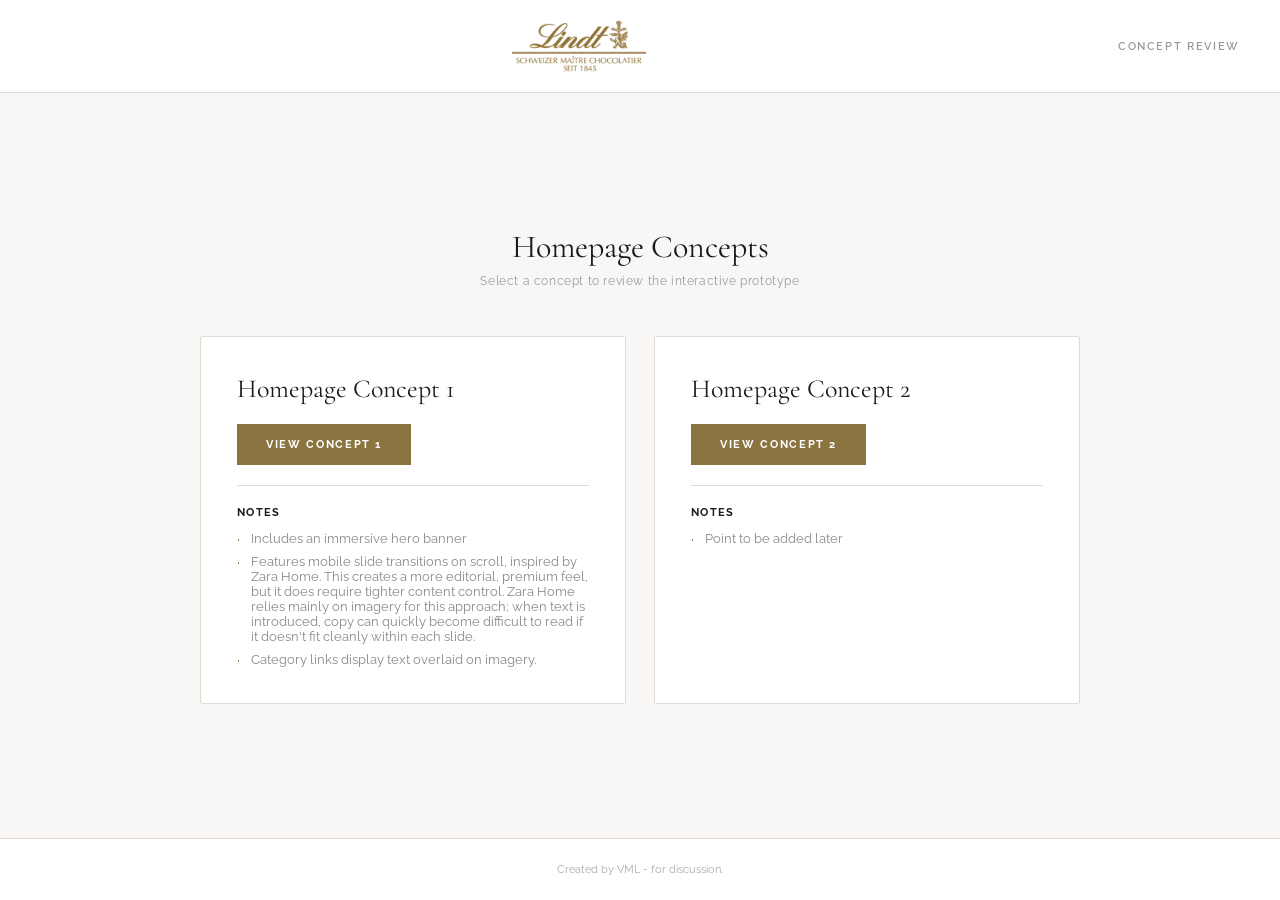
==== index.html @ df3b733b "Add category imagery note to Concept 1 notes Co-Authored-By: Claude Sonnet 4.6 <noreply@anthropic.co" ====
<!DOCTYPE html>
<html lang="en">
<head>
  <meta charset="UTF-8">
  <meta name="viewport" content="width=device-width, initial-scale=1.0">
  <title>Lindt – Homepage Concept Review</title>
  <link rel="preconnect" href="https://fonts.googleapis.com">
  <link rel="preconnect" href="https://fonts.gstatic.com" crossorigin>
  <link href="https://fonts.googleapis.com/css2?family=Cormorant+Garamond:ital,wght@0,300;0,400;1,300;1,400&family=Raleway:wght@300;400;500;600;700&display=swap" rel="stylesheet">
  <style>
    *, *::before, *::after { box-sizing: border-box; margin: 0; padding: 0; }

    :root {
      --gold: #8B7440;
      --gold-hover: #7a6535;
      --black: #1a1a1a;
      --white: #ffffff;
      --gray-100: #f8f7f5;
      --gray-200: #eeece8;
      --border: #e0dbd2;
      --font-serif: 'Cormorant Garamond', Georgia, serif;
      --font-sans: 'Raleway', 'Helvetica Neue', sans-serif;
    }

    body {
      font-family: var(--font-sans);
      color: var(--black);
      background: var(--gray-100);
      min-height: 100vh;
      display: flex;
      flex-direction: column;
    }

    /* Header */
    .site-header {
      background: var(--white);
      border-bottom: 1px solid var(--border);
      padding: 20px 40px;
      display: flex;
      align-items: center;
      justify-content: space-between;
    }

    .logo-link { text-decoration: none; color: var(--black); display: flex; flex-direction: column; align-items: center; }
    .logo-text { font-family: var(--font-serif); font-style: italic; font-weight: 300; font-size: 40px; line-height: 1; }
    .logo-sub { font-size: 7px; font-weight: 600; letter-spacing: 0.18em; text-transform: uppercase; margin-top: 3px; }

    .header-label {
      font-size: 11px;
      font-weight: 600;
      letter-spacing: 0.15em;
      text-transform: uppercase;
      color: #9a9a9a;
    }

    /* Main */
    main {
      flex: 1;
      display: flex;
      flex-direction: column;
      align-items: center;
      justify-content: center;
      padding: 60px 40px;
    }

    .page-heading {
      font-family: var(--font-serif);
      font-size: 32px;
      font-weight: 400;
      text-align: center;
      margin-bottom: 8px;
    }

    .page-sub {
      font-size: 12px;
      color: #9a9a9a;
      text-align: center;
      letter-spacing: 0.05em;
      margin-bottom: 48px;
    }

    /* Cards grid */
    .concepts-grid {
      display: grid;
      grid-template-columns: 1fr 1fr;
      gap: 28px;
      max-width: 880px;
      width: 100%;
    }

    .concept-card {
      background: var(--white);
      border: 1px solid var(--border);
      border-radius: 2px;
      padding: 36px;
      display: flex;
      flex-direction: column;
      gap: 20px;
    }

    .concept-card--disabled { opacity: 0.5; }

    .concept-card h2 {
      font-family: var(--font-serif);
      font-size: 26px;
      font-weight: 400;
    }

    .btn-concept {
      display: inline-block;
      padding: 13px 28px;
      font-family: var(--font-sans);
      font-size: 11px;
      font-weight: 700;
      letter-spacing: 0.15em;
      text-transform: uppercase;
      background: var(--gold);
      color: var(--white);
      border: 1px solid var(--gold);
      text-decoration: none;
      cursor: pointer;
      transition: background 0.25s, border-color 0.25s;
      text-align: center;
      align-self: flex-start;
    }

    .btn-concept:hover { background: var(--gold-hover); border-color: var(--gold-hover); }
    .btn-concept:disabled, .btn-concept--disabled {
      background: #ccc;
      border-color: #ccc;
      cursor: not-allowed;
      pointer-events: none;
    }

    /* Notes */
    .notes-section { border-top: 1px solid var(--border); padding-top: 20px; }

    .notes-section h3 {
      font-size: 11px;
      font-weight: 700;
      letter-spacing: 0.12em;
      text-transform: uppercase;
      margin-bottom: 12px;
      color: var(--black);
    }

    .notes-section p { font-size: 13px; color: #888; line-height: 1.7; margin: 0; }
    .notes-section ul { list-style: none; display: flex; flex-direction: column; gap: 8px; }

    .notes-section ul li {
      font-size: 13px;
      color: #888;
      padding-left: 14px;
      position: relative;
    }

    .notes-section ul li::before {
      content: '·';
      position: absolute;
      left: 0;
      color: var(--gold);
      font-size: 16px;
      line-height: 1.1;
    }

    .coming-soon-badge {
      display: inline-block;
      font-size: 9px;
      font-weight: 700;
      letter-spacing: 0.15em;
      text-transform: uppercase;
      background: var(--gray-200);
      color: #888;
      padding: 4px 10px;
      border-radius: 2px;
    }

    /* Footer */
    .site-footer {
      text-align: center;
      padding: 24px;
      font-size: 11px;
      color: #aaa;
      border-top: 1px solid var(--border);
      background: var(--white);
    }

    /* Responsive */
    @media (max-width: 640px) {
      .site-header { padding: 16px 20px; }
      .header-label { display: none; }
      .concepts-grid { grid-template-columns: 1fr; }
      main { padding: 40px 20px; }
      .concept-card { padding: 24px; }
    }
  </style>
</head>
<body>

  <header class="site-header">
    <div></div>
    <a href="index.html" class="logo-link" aria-label="Lindt">
      <img src="assets/images/logo-Desktop.webp" alt="Lindt Maître Chocolatier" style="height:52px; width:auto;">
    </a>
    <span class="header-label">Concept Review</span>
  </header>

  <main>
    <h1 class="page-heading">Homepage Concepts</h1>
    <p class="page-sub">Select a concept to review the interactive prototype</p>

    <div class="concepts-grid">

      <!-- Concept 1 -->
      <div class="concept-card">
        <h2>Homepage Concept 1</h2>
        <a href="concept-1.html" class="btn-concept">View Concept 1</a>
        <div class="notes-section">
          <h3>Notes</h3>
          <ul>
            <li>Includes an immersive hero banner</li>
            <li>Features mobile slide transitions on scroll, inspired by Zara Home. This creates a more editorial, premium feel, but it does require tighter content control. Zara Home relies mainly on imagery for this approach; when text is introduced, copy can quickly become difficult to read if it doesn't fit cleanly within each slide.</li>
            <li>Category links display text overlaid on imagery.</li>
          </ul>
        </div>
      </div>

      <!-- Concept 2 -->
      <div class="concept-card">
        <h2>Homepage Concept 2</h2>
        <a href="concept-2.html" class="btn-concept">View Concept 2</a>
        <div class="notes-section">
          <h3>Notes</h3>
          <ul>
            <li>Point to be added later</li>
          </ul>
        </div>
      </div>

    </div>
  </main>

  <footer class="site-footer">
    Created by VML - for discussion.
  </footer>

</body>
</html>
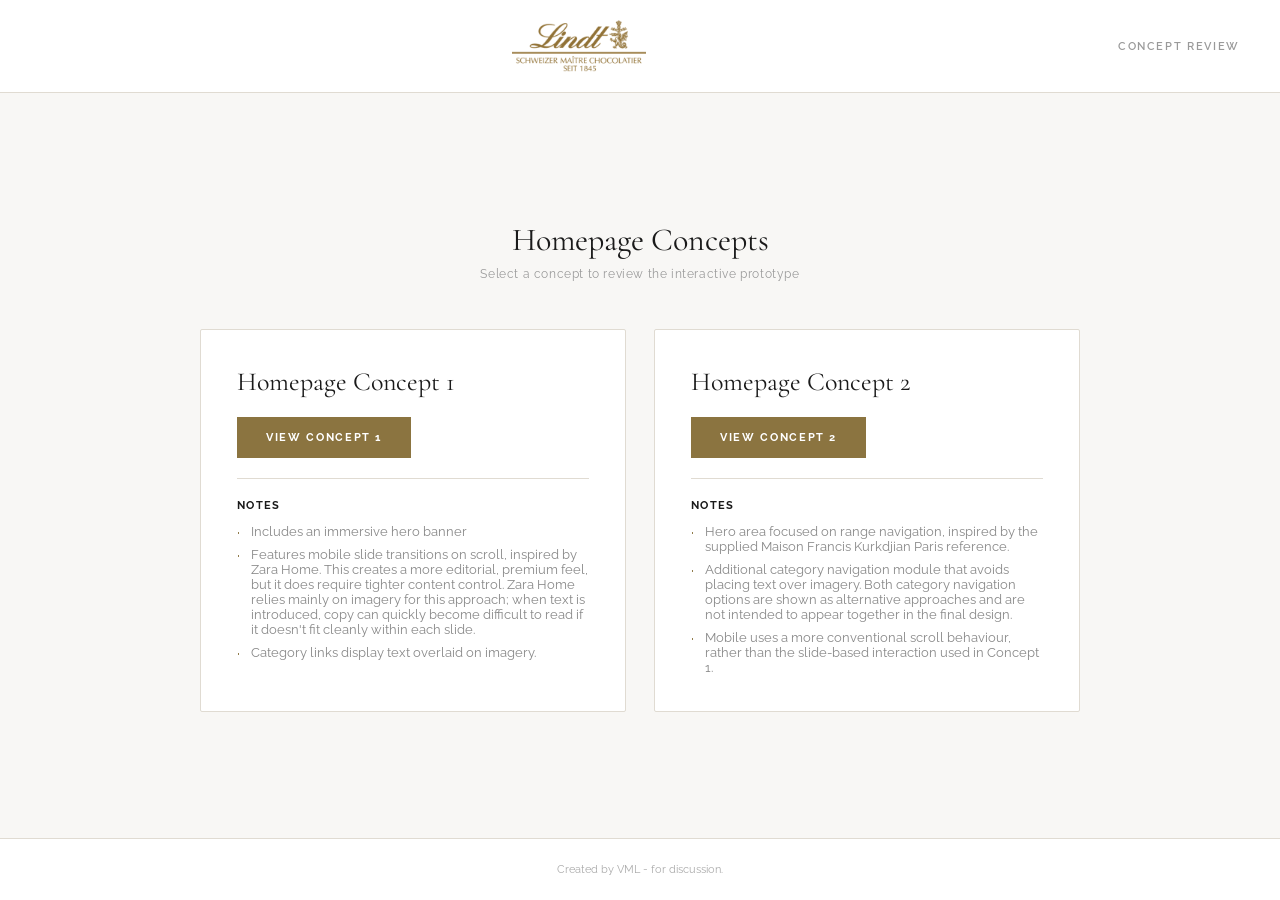
==== commit fb46ce07: "Update index: mobile logo left + Concept Review right, concept 2 notes, equal-height cards Co-Author" ====
--- a/index.html
+++ b/index.html
@@ -185,10 +185,18 @@
       background: var(--white);
     }
 
+    /* Equal height cards */
+    .concepts-grid { align-items: stretch; }
+    .concept-card { height: 100%; }
+
     /* Responsive */
     @media (max-width: 640px) {
-      .site-header { padding: 16px 20px; }
-      .header-label { display: none; }
+      .site-header { padding: 14px 20px; justify-content: space-between; }
+      .site-header > div { display: none; } /* hide spacer */
+      .logo-link { flex-direction: row; align-items: center; gap: 8px; }
+      .logo-img--desktop { display: none !important; }
+      .logo-img--mobile { display: block !important; }
+      .header-label { display: block; }
       .concepts-grid { grid-template-columns: 1fr; }
       main { padding: 40px 20px; }
       .concept-card { padding: 24px; }
@@ -200,7 +208,8 @@
   <header class="site-header">
     <div></div>
     <a href="index.html" class="logo-link" aria-label="Lindt">
-      <img src="assets/images/logo-Desktop.webp" alt="Lindt Maître Chocolatier" style="height:52px; width:auto;">
+      <img src="assets/images/logo-Desktop.webp" alt="Lindt Maître Chocolatier" class="logo-img--desktop" style="height:52px; width:auto;">
+      <img src="assets/images/logo-Mobile.webp" alt="Lindt" class="logo-img--mobile" style="height:36px; width:auto; display:none;">
     </a>
     <span class="header-label">Concept Review</span>
   </header>
@@ -232,7 +241,9 @@
         <div class="notes-section">
           <h3>Notes</h3>
           <ul>
-            <li>Point to be added later</li>
+            <li>Hero area focused on range navigation, inspired by the supplied Maison Francis Kurkdjian Paris reference.</li>
+            <li>Additional category navigation module that avoids placing text over imagery. Both category navigation options are shown as alternative approaches and are not intended to appear together in the final design.</li>
+            <li>Mobile uses a more conventional scroll behaviour, rather than the slide-based interaction used in Concept 1.</li>
           </ul>
         </div>
       </div>
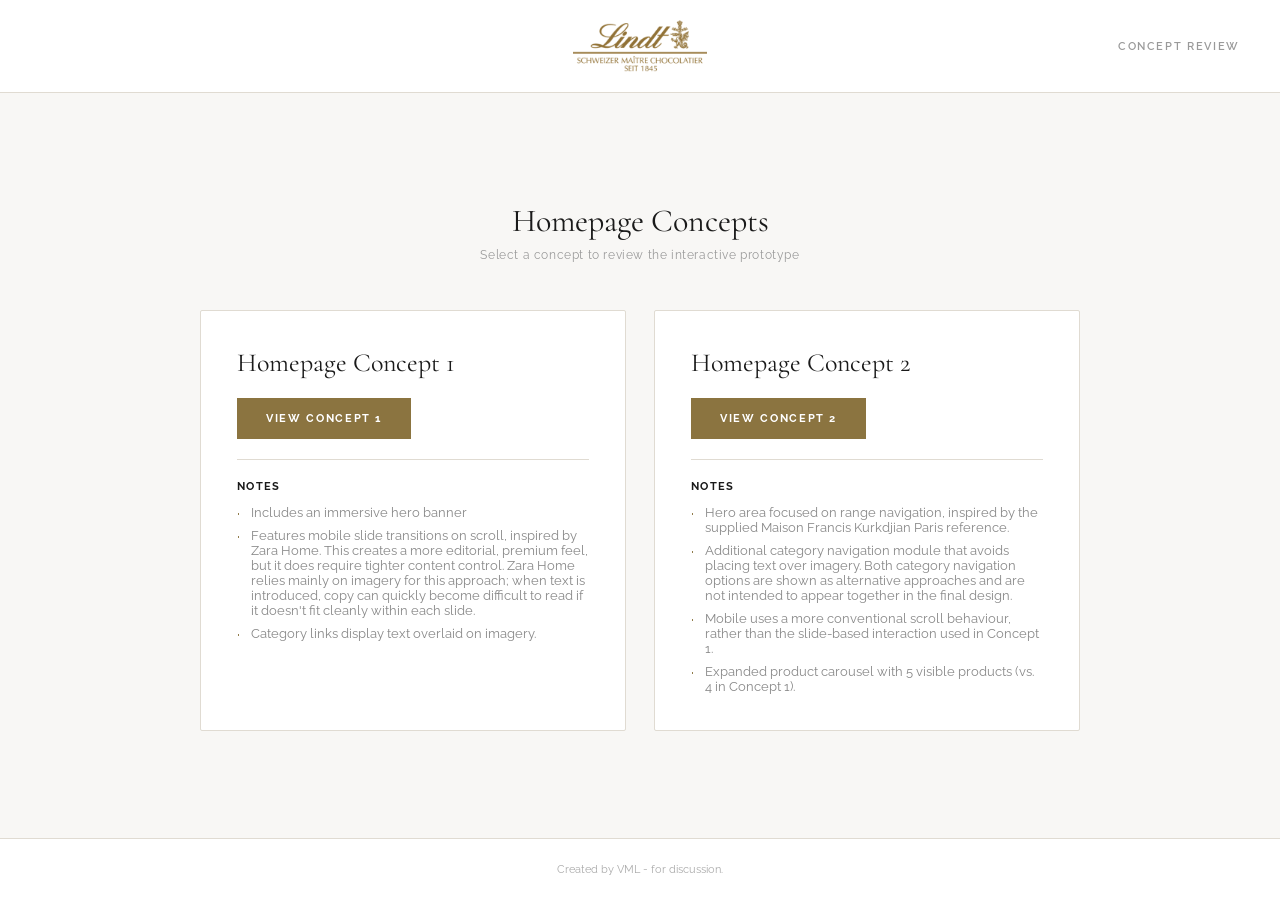
==== commit 088427a2: "Concept 2: new promo+category hero, carousel arrows, 4/5-col products, index fixes - Replace video h" ====
--- a/index.html
+++ b/index.html
@@ -192,7 +192,7 @@
     /* Responsive */
     @media (max-width: 640px) {
       .site-header { padding: 14px 20px; justify-content: space-between; }
-      .site-header > div { display: none; } /* hide spacer */
+      .header-spacer { display: none !important; } /* hide centering spacer on mobile */
       .logo-link { flex-direction: row; align-items: center; gap: 8px; }
       .logo-img--desktop { display: none !important; }
       .logo-img--mobile { display: block !important; }
@@ -206,10 +206,10 @@
 <body>
 
   <header class="site-header">
-    <div></div>
+    <span class="header-label header-spacer" style="visibility:hidden;" aria-hidden="true">Concept Review</span>
     <a href="index.html" class="logo-link" aria-label="Lindt">
       <img src="assets/images/logo-Desktop.webp" alt="Lindt Maître Chocolatier" class="logo-img--desktop" style="height:52px; width:auto;">
-      <img src="assets/images/logo-Mobile.webp" alt="Lindt" class="logo-img--mobile" style="height:36px; width:auto; display:none;">
+      <img src="assets/images/logo-mobile.webp" alt="Lindt" class="logo-img--mobile" style="height:36px; width:auto; display:none;">
     </a>
     <span class="header-label">Concept Review</span>
   </header>
@@ -244,6 +244,7 @@
             <li>Hero area focused on range navigation, inspired by the supplied Maison Francis Kurkdjian Paris reference.</li>
             <li>Additional category navigation module that avoids placing text over imagery. Both category navigation options are shown as alternative approaches and are not intended to appear together in the final design.</li>
             <li>Mobile uses a more conventional scroll behaviour, rather than the slide-based interaction used in Concept 1.</li>
+            <li>Expanded product carousel with 5 visible products (vs. 4 in Concept 1).</li>
           </ul>
         </div>
       </div>
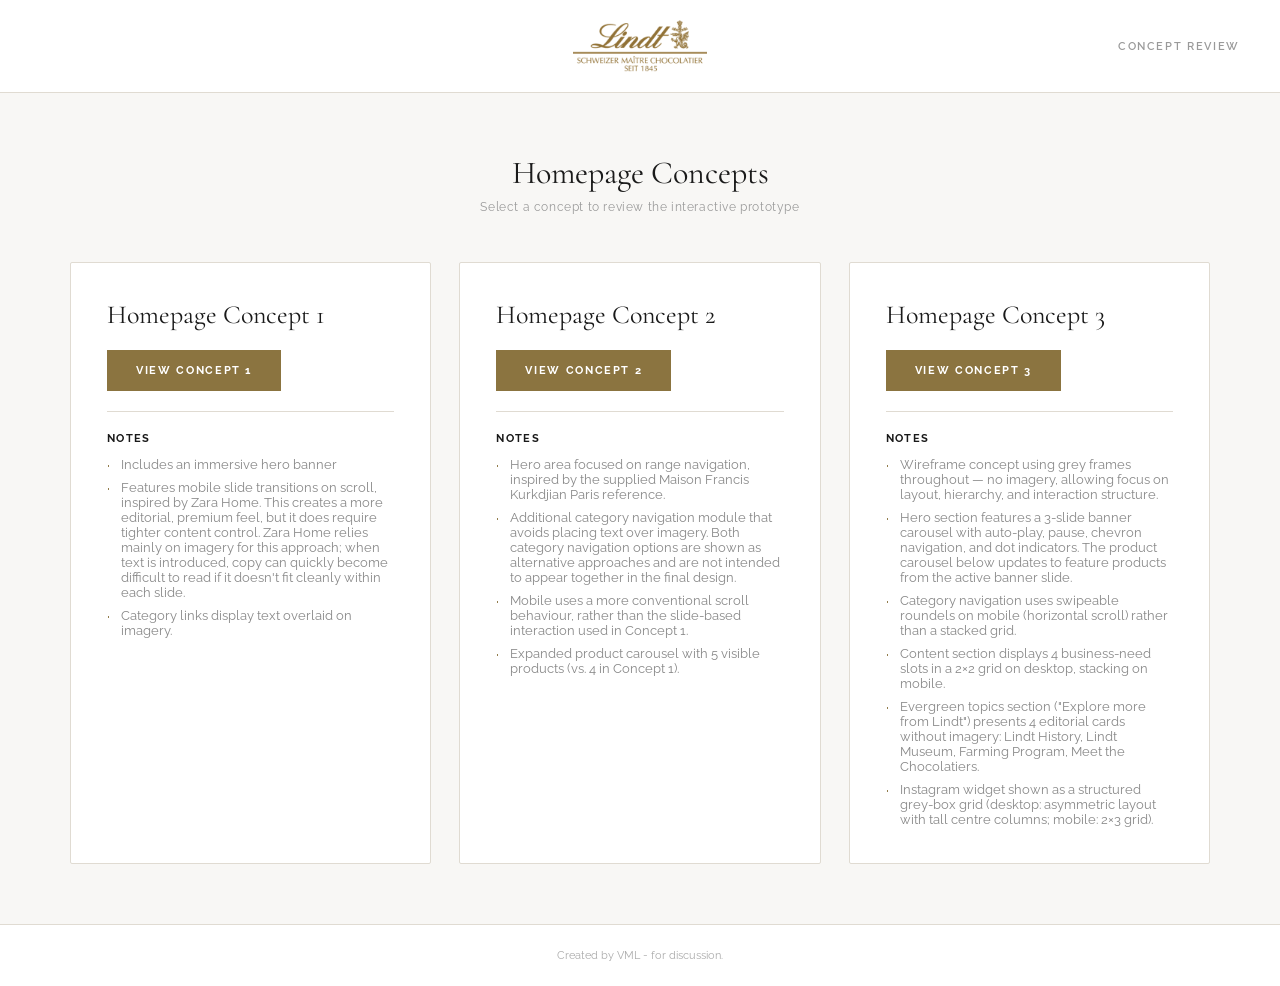
==== commit 82d78f18: "Add Homepage Concept 3: grey-frame wireframe with hero carousel and linked products - New concept-3." ====
--- a/index.html
+++ b/index.html
@@ -82,9 +82,9 @@
     /* Cards grid */
     .concepts-grid {
       display: grid;
-      grid-template-columns: 1fr 1fr;
+      grid-template-columns: repeat(auto-fit, minmax(280px, 1fr));
       gap: 28px;
-      max-width: 880px;
+      max-width: 1140px;
       width: 100%;
     }
 
@@ -249,6 +249,23 @@
         </div>
       </div>
 
+      <!-- Concept 3 -->
+      <div class="concept-card">
+        <h2>Homepage Concept 3</h2>
+        <a href="concept-3.html" class="btn-concept">View Concept 3</a>
+        <div class="notes-section">
+          <h3>Notes</h3>
+          <ul>
+            <li>Wireframe concept using grey frames throughout — no imagery, allowing focus on layout, hierarchy, and interaction structure.</li>
+            <li>Hero section features a 3-slide banner carousel with auto-play, pause, chevron navigation, and dot indicators. The product carousel below updates to feature products from the active banner slide.</li>
+            <li>Category navigation uses swipeable roundels on mobile (horizontal scroll) rather than a stacked grid.</li>
+            <li>Content section displays 4 business-need slots in a 2×2 grid on desktop, stacking on mobile.</li>
+            <li>Evergreen topics section ("Explore more from Lindt") presents 4 editorial cards without imagery: Lindt History, Lindt Museum, Farming Program, Meet the Chocolatiers.</li>
+            <li>Instagram widget shown as a structured grey-box grid (desktop: asymmetric layout with tall centre columns; mobile: 2×3 grid).</li>
+          </ul>
+        </div>
+      </div>
+
     </div>
   </main>
 
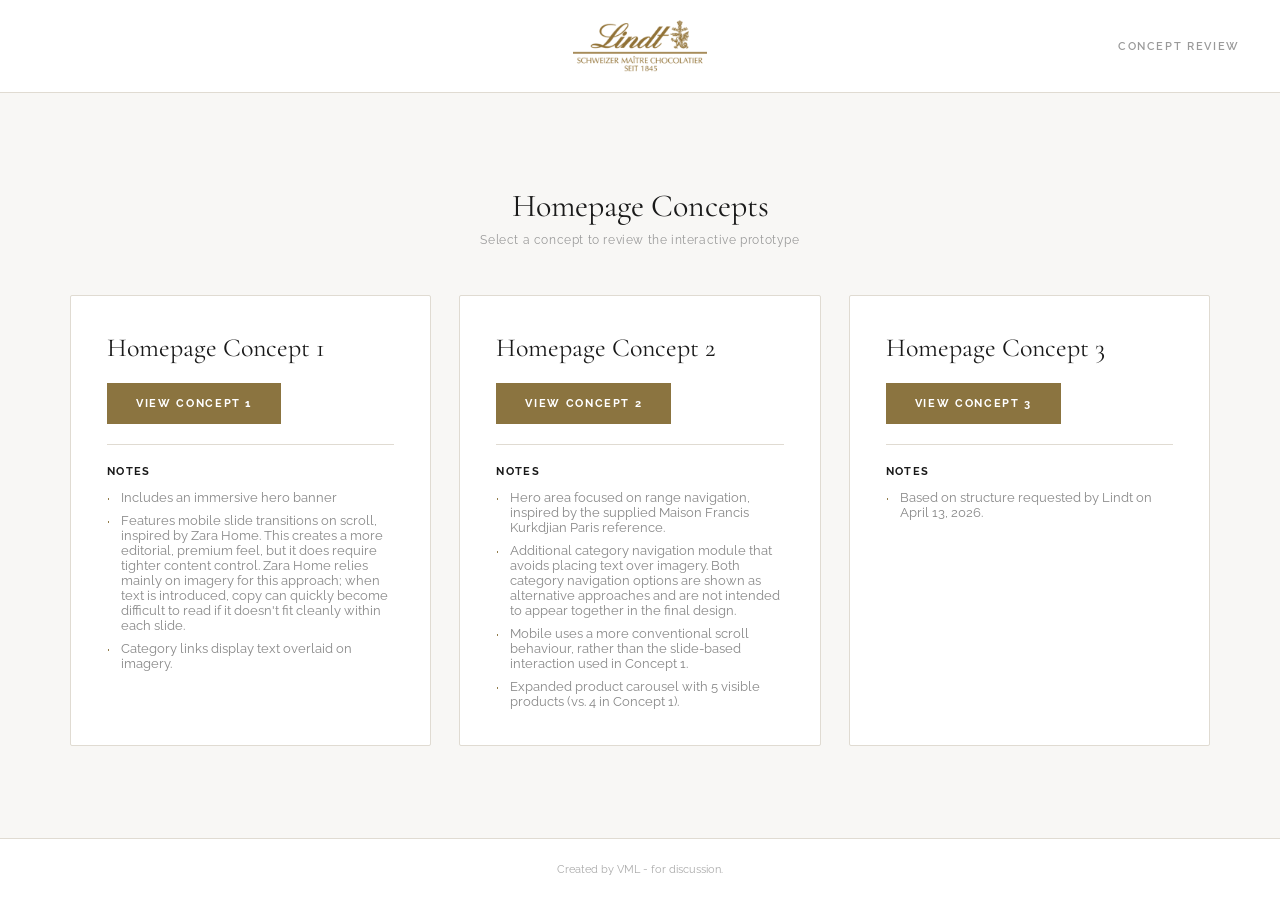
==== commit 1dd447b5: "Concept 3: hero controls, product UX, and content section updates - Reposition hero controls to Ritu" ====
--- a/index.html
+++ b/index.html
@@ -256,12 +256,7 @@
         <div class="notes-section">
           <h3>Notes</h3>
           <ul>
-            <li>Wireframe concept using grey frames throughout — no imagery, allowing focus on layout, hierarchy, and interaction structure.</li>
-            <li>Hero section features a 3-slide banner carousel with auto-play, pause, chevron navigation, and dot indicators. The product carousel below updates to feature products from the active banner slide.</li>
-            <li>Category navigation uses swipeable roundels on mobile (horizontal scroll) rather than a stacked grid.</li>
-            <li>Content section displays 4 business-need slots in a 2×2 grid on desktop, stacking on mobile.</li>
-            <li>Evergreen topics section ("Explore more from Lindt") presents 4 editorial cards without imagery: Lindt History, Lindt Museum, Farming Program, Meet the Chocolatiers.</li>
-            <li>Instagram widget shown as a structured grey-box grid (desktop: asymmetric layout with tall centre columns; mobile: 2×3 grid).</li>
+            <li>Based on structure requested by Lindt on April 13, 2026.</li>
           </ul>
         </div>
       </div>
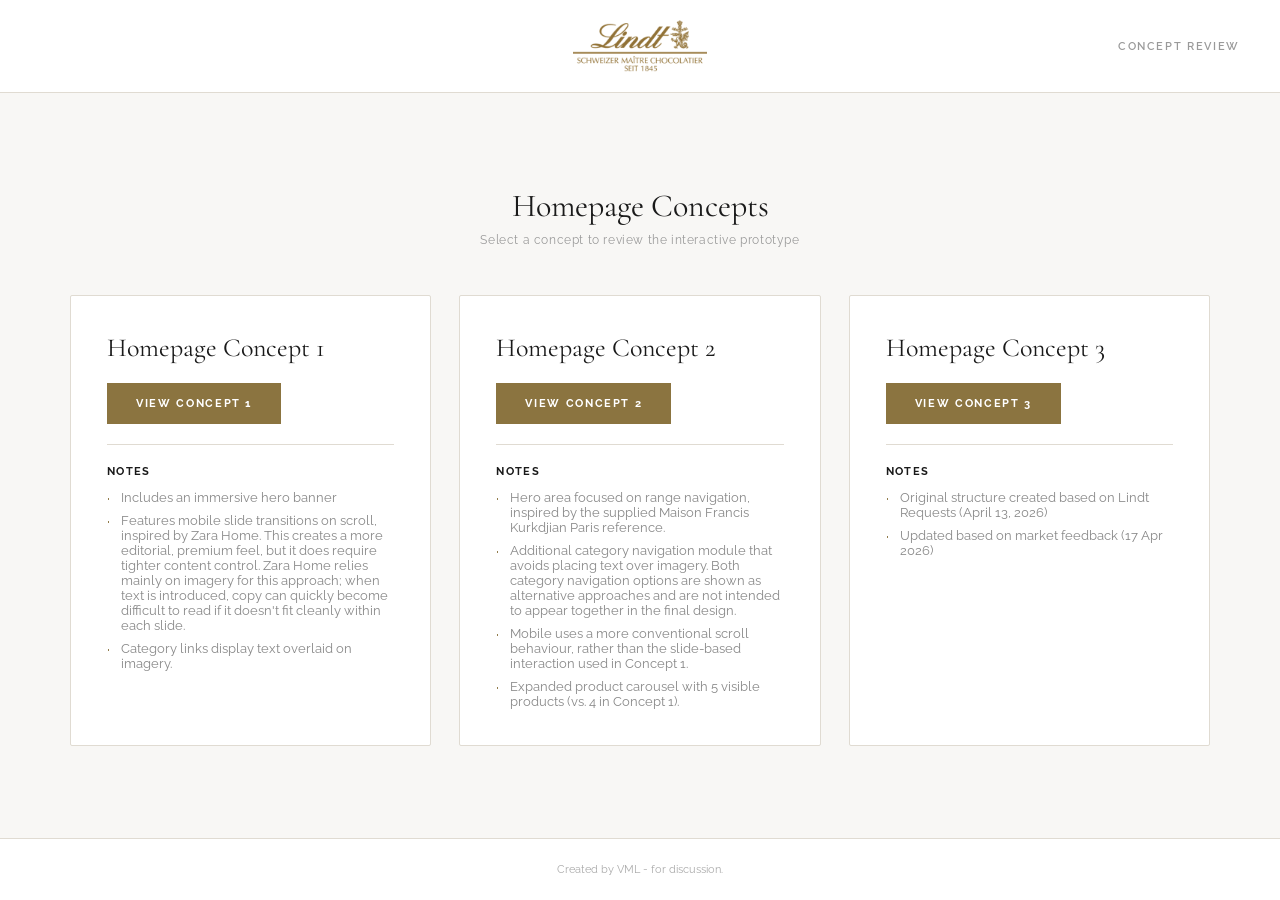
==== commit 4b56ebe0: "Update Concept 3 index notes, fix explore tab height, and panel crossfade height - Update index.html" ====
--- a/index.html
+++ b/index.html
@@ -256,7 +256,8 @@
         <div class="notes-section">
           <h3>Notes</h3>
           <ul>
-            <li>Based on structure requested by Lindt on April 13, 2026.</li>
+            <li>Original structure created based on Lindt Requests (April 13, 2026)</li>
+            <li>Updated based on market feedback (17 Apr 2026)</li>
           </ul>
         </div>
       </div>
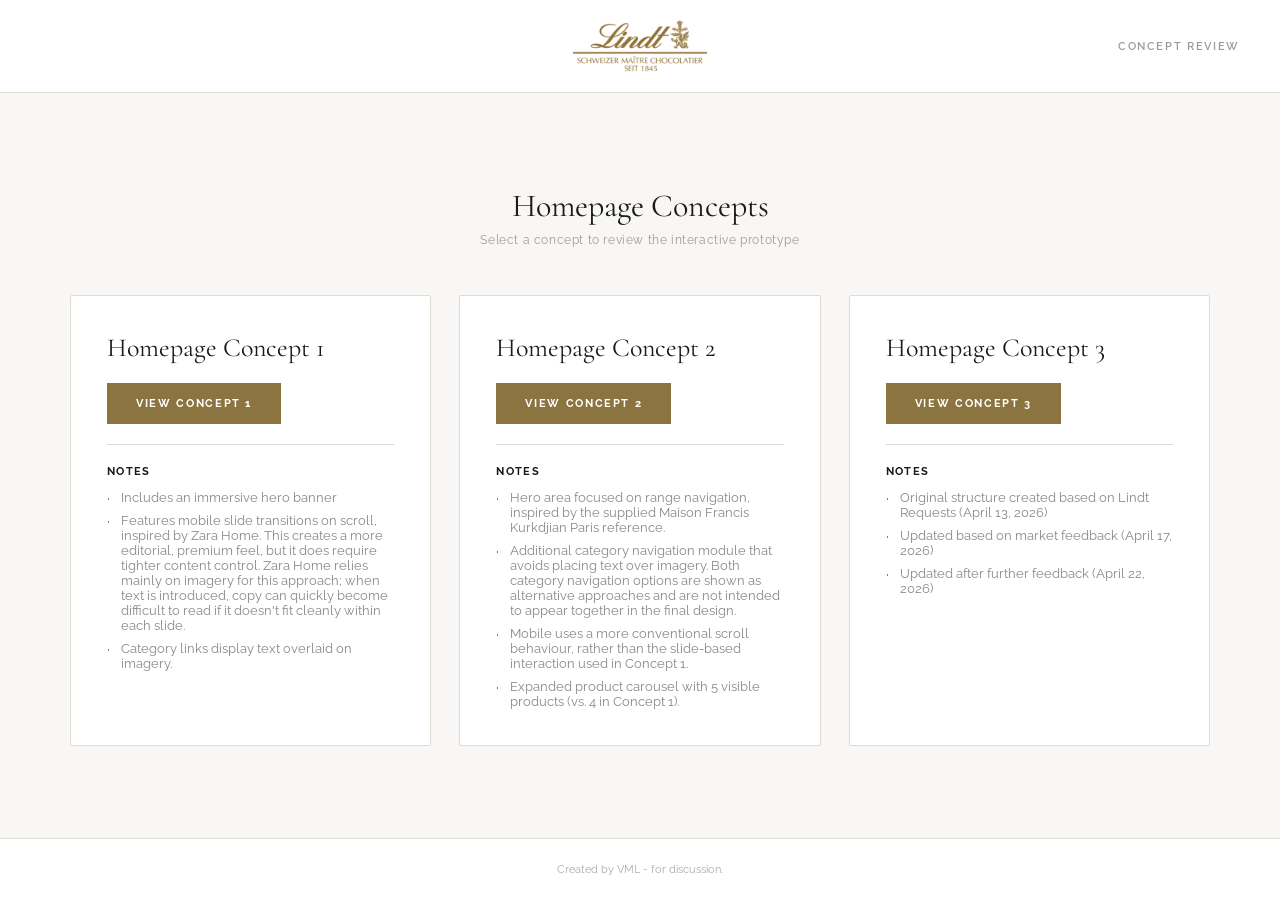
==== commit 677d83a7: "Concept 3: mobile carousel edge-to-edge, UI polish, max-width refinements - Fix mobile carousels: ed" ====
--- a/index.html
+++ b/index.html
@@ -257,7 +257,8 @@
           <h3>Notes</h3>
           <ul>
             <li>Original structure created based on Lindt Requests (April 13, 2026)</li>
-            <li>Updated based on market feedback (17 Apr 2026)</li>
+            <li>Updated based on market feedback (April 17, 2026)</li>
+            <li>Updated after further feedback (April 22, 2026)</li>
           </ul>
         </div>
       </div>
